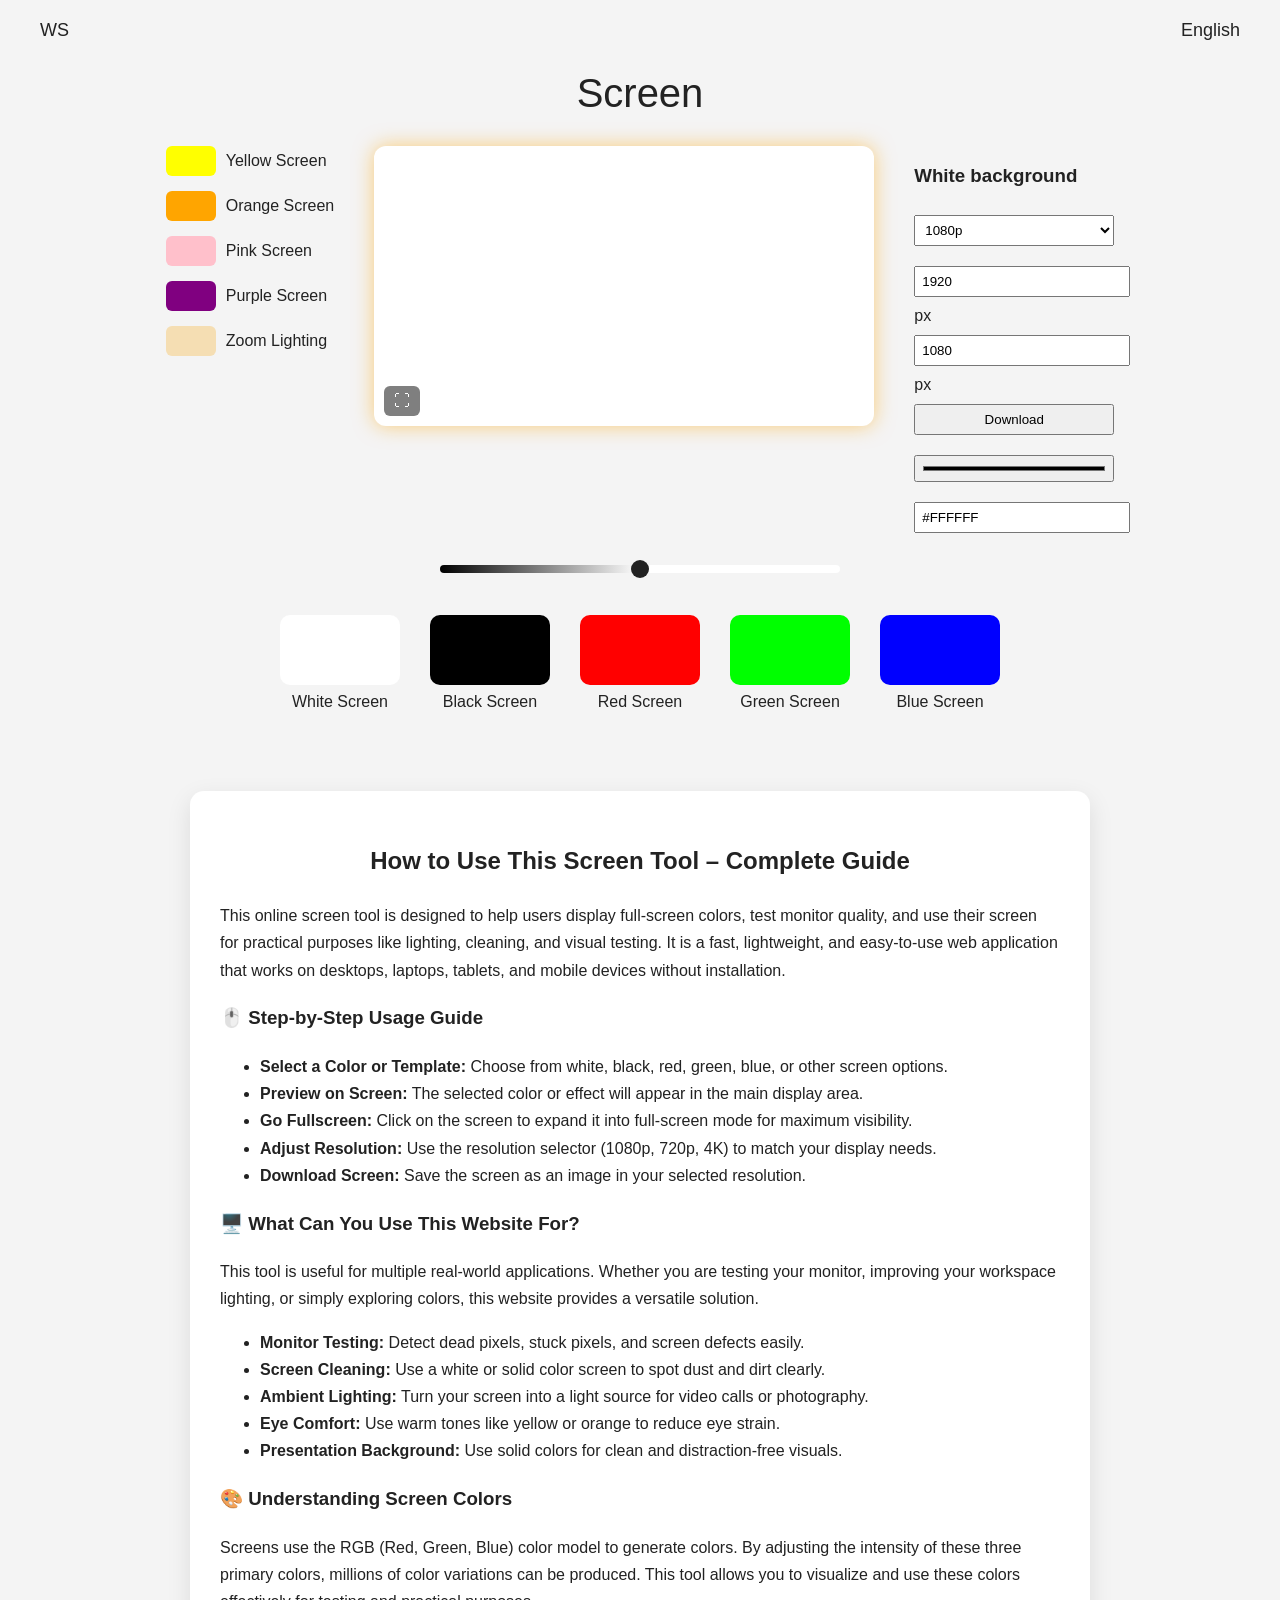
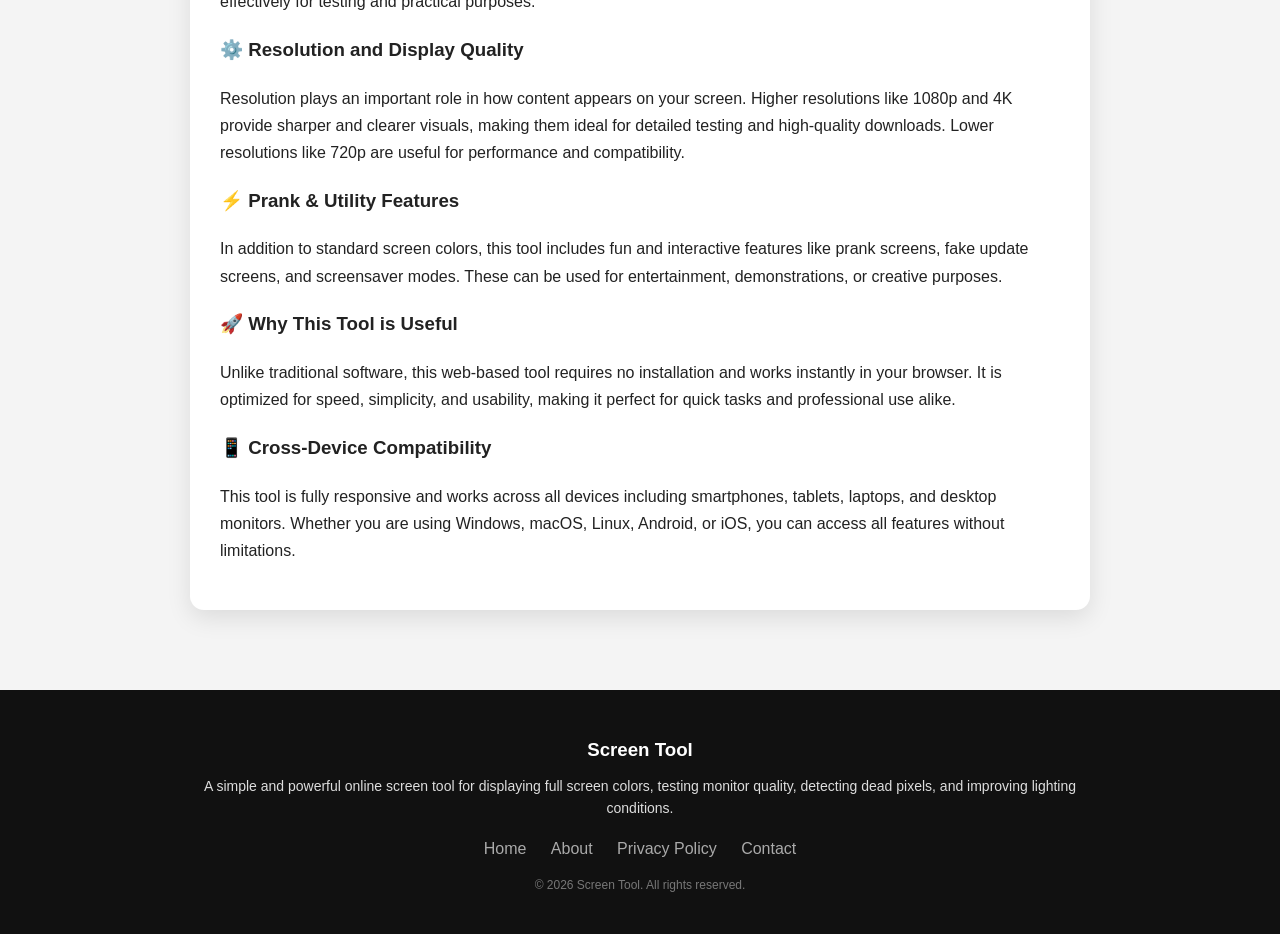
==== index.html @ bb7d857f "Add files via upload" ====
<!DOCTYPE html>
<html lang="en">
<head>
<meta charset="UTF-8">
<title>White Screen Tool</title>
<meta name="viewport" content="width=device-width, initial-scale=1.0">

<style>
body {
  margin: 0;
  font-family: Arial, sans-serif;
  background: #f4f4f4;
  color: #222;
}

/* HEADER */
.header {
  display: flex;
  justify-content: space-between;
  padding: 20px 40px;
  font-size: 18px;
}

/* MAIN TITLE */
.title {
  text-align: center;
  font-size: 40px;
  margin-top: 10px;
}

/* LAYOUT */
.container {
  display: flex;
  justify-content: center;
  margin-top: 30px;
  gap: 40px;
}

/* LEFT COLORS */
.left {
  display: flex;
  flex-direction: column;
  gap: 15px;
}

.color-item {
  display: flex;
  align-items: center;
  gap: 10px;
  cursor: pointer;
}

.color-box {
  width: 50px;
  height: 30px;
  border-radius: 6px;
}

/* CENTER SCREEN */
.screen-box {
  width: 500px;
  height: 280px;
  background: white;
  border-radius: 12px;
  box-shadow: 0 0 20px rgba(255,165,0,0.5);
  position: relative;
}

.fullscreen-btn {
  position: absolute;
  bottom: 10px;
  left: 10px;
  cursor: pointer;
  background: rgba(0,0,0,0.5);
  color: white;
  padding: 6px 10px;
  border-radius: 6px;
}

/* RIGHT PANEL */
.right {
  width: 200px;
}

.right input, .right select, .right button {
  width: 100%;
  margin: 10px 0;
  padding: 6px;
}

/* SLIDER */
.slider-container {
  display: flex;
  justify-content: center;
  margin-top: 20px;
}

#brightnessSlider {
  width: 400px;
  height: 8px;
  border-radius: 10px;
  outline: none;
  -webkit-appearance: none;
}

#brightnessSlider::-webkit-slider-thumb {
  -webkit-appearance: none;
  width: 18px;
  height: 18px;
  border-radius: 50%;
  background: #222;
  cursor: pointer;
}

/* BOTTOM COLORS */
.bottom {
  display: flex;
  justify-content: center;
  margin-top: 40px;
  gap: 30px;
}

.card {
  text-align: center;
  cursor: pointer;
}

.card-box {
  width: 120px;
  height: 70px;
  border-radius: 10px;
  margin-bottom: 8px;
}
</style>
</head>

<body>

<div class="header">
  <div>
  <a href="index.html" style="text-decoration:none; color:inherit;">
    WS &nbsp;&nbsp;
  </a>
</div>
  <div>English</div>
</div>

<div class="title">Screen</div>

<div class="container">

  <!-- LEFT -->
  <div class="left">
    <div class="color-item" onclick="setColor('#ffff00')">
      <div class="color-box" style="background:yellow"></div> Yellow Screen
    </div>
    <div class="color-item" onclick="setColor('#ffa500')">
      <div class="color-box" style="background:orange"></div> Orange Screen
    </div>
    <div class="color-item" onclick="setColor('#ffc0cb')">
      <div class="color-box" style="background:pink"></div> Pink Screen
    </div>
    <div class="color-item" onclick="setColor('#800080')">
      <div class="color-box" style="background:purple"></div> Purple Screen
    </div>
    <div class="color-item" onclick="setColor('#f5deb3')">
      <div class="color-box" style="background:wheat"></div> Zoom Lighting
    </div>
  </div>

  <!-- CENTER -->
  <div class="screen-box" id="screen">
    <div class="fullscreen-btn" onclick="goFullscreen()">⛶</div>
  </div>

  <!-- RIGHT -->
  <div class="right">
    <h3>White background</h3>

    <select>
      <option>1080p</option>
      <option>720p</option>
      <option>4K</option>
    </select>

    <div>
      <input type="number" value="1920"> px
      <input type="number" value="1080"> px
    </div>

    <button onclick="downloadImage()">Download</button>

    <input type="color" onchange="setColor(this.value)">
    <input type="text" id="hex" value="#FFFFFF">
  </div>

</div>

<!-- 🔥 SLIDER -->
<div class="slider-container">
  <input type="range" id="brightnessSlider" min="20" max="180" value="100">
</div>

<!-- BOTTOM -->
<div class="bottom">
  <div class="card" onclick="setColor('white')">
    <div class="card-box" style="background:white"></div>
    White Screen
  </div>
  <div class="card" onclick="setColor('black')">
    <div class="card-box" style="background:black"></div>
    Black Screen
  </div>
  <div class="card" onclick="setColor('red')">
    <div class="card-box" style="background:red"></div>
    Red Screen
  </div>
  <div class="card" onclick="setColor('lime')">
    <div class="card-box" style="background:lime"></div>
    Green Screen
  </div>
  <div class="card" onclick="setColor('blue')">
    <div class="card-box" style="background:blue"></div>
    Blue Screen
  </div>
</div>
<!-- SINGLE THEORY CARD -->
<div style="max-width: 900px; margin: 60px auto; padding: 20px;">

  <div style="background:white; padding:30px; border-radius:14px; box-shadow:0 8px 25px rgba(0,0,0,0.1); line-height:1.7;">
    
    <h2 style="text-align:center; margin-bottom:20px;">
      How to Use This Screen Tool – Complete Guide
    </h2>

    <p>
      This online screen tool is designed to help users display full-screen colors, test monitor quality, and use their screen for practical purposes like lighting, cleaning, and visual testing. It is a fast, lightweight, and easy-to-use web application that works on desktops, laptops, tablets, and mobile devices without installation.
    </p>

    <h3>🖱️ Step-by-Step Usage Guide</h3>
    <ul>
      <li><b>Select a Color or Template:</b> Choose from white, black, red, green, blue, or other screen options.</li>
      <li><b>Preview on Screen:</b> The selected color or effect will appear in the main display area.</li>
      <li><b>Go Fullscreen:</b> Click on the screen to expand it into full-screen mode for maximum visibility.</li>
      <li><b>Adjust Resolution:</b> Use the resolution selector (1080p, 720p, 4K) to match your display needs.</li>
      <li><b>Download Screen:</b> Save the screen as an image in your selected resolution.</li>
    </ul>

    <h3>🖥️ What Can You Use This Website For?</h3>
    <p>
      This tool is useful for multiple real-world applications. Whether you are testing your monitor, improving your workspace lighting, or simply exploring colors, this website provides a versatile solution.
    </p>

    <ul>
      <li><b>Monitor Testing:</b> Detect dead pixels, stuck pixels, and screen defects easily.</li>
      <li><b>Screen Cleaning:</b> Use a white or solid color screen to spot dust and dirt clearly.</li>
      <li><b>Ambient Lighting:</b> Turn your screen into a light source for video calls or photography.</li>
      <li><b>Eye Comfort:</b> Use warm tones like yellow or orange to reduce eye strain.</li>
      <li><b>Presentation Background:</b> Use solid colors for clean and distraction-free visuals.</li>
    </ul>

    <h3>🎨 Understanding Screen Colors</h3>
    <p>
      Screens use the RGB (Red, Green, Blue) color model to generate colors. By adjusting the intensity of these three primary colors, millions of color variations can be produced. This tool allows you to visualize and use these colors effectively for testing and practical purposes.
    </p>

    <h3>⚙️ Resolution and Display Quality</h3>
    <p>
      Resolution plays an important role in how content appears on your screen. Higher resolutions like 1080p and 4K provide sharper and clearer visuals, making them ideal for detailed testing and high-quality downloads. Lower resolutions like 720p are useful for performance and compatibility.
    </p>

    <h3>⚡ Prank & Utility Features</h3>
    <p>
      In addition to standard screen colors, this tool includes fun and interactive features like prank screens, fake update screens, and screensaver modes. These can be used for entertainment, demonstrations, or creative purposes.
    </p>

    <h3>🚀 Why This Tool is Useful</h3>
    <p>
      Unlike traditional software, this web-based tool requires no installation and works instantly in your browser. It is optimized for speed, simplicity, and usability, making it perfect for quick tasks and professional use alike.
    </p>

    <h3>📱 Cross-Device Compatibility</h3>
    <p>
      This tool is fully responsive and works across all devices including smartphones, tablets, laptops, and desktop monitors. Whether you are using Windows, macOS, Linux, Android, or iOS, you can access all features without limitations.
    </p>

  </div>

</div>
<!-- FOOTER -->
<footer style="background:#111; color:#ddd; margin-top:60px; padding:30px 20px; text-align:center;">

  <div style="max-width:900px; margin:auto;">

    <h3 style="color:white; margin-bottom:10px;">Screen Tool</h3>

    <p style="font-size:14px; line-height:1.6;">
      A simple and powerful online screen tool for displaying full screen colors,
      testing monitor quality, detecting dead pixels, and improving lighting conditions.
    </p>

 <div style="margin:20px 0;">
  <a href="index.html" style="color:#aaa; margin:0 10px; text-decoration:none;">Home</a>
  <a href="about.html" style="color:#aaa; margin:0 10px; text-decoration:none;">About</a>
  <a href="privacy-policy.html" style="color:#aaa; margin:0 10px; text-decoration:none;">Privacy Policy</a>
  <a href="contact.html" style="color:#aaa; margin:0 10px; text-decoration:none;">Contact</a>
</div>

    <p style="font-size:12px; color:#777;">
      © 2026 Screen Tool. All rights reserved.
    </p>

  </div>

</footer>
<script>
const screen = document.getElementById("screen");
const slider = document.getElementById("brightnessSlider");

/* COLOR */
function setColor(color) {
  screen.style.background = color;
  document.getElementById("hex").value = color;
  updateSliderGradient(color);
}

/* BRIGHTNESS */
slider.addEventListener("input", () => {
  screen.style.filter = `brightness(${slider.value}%)`;
});

/* FULLSCREEN TOGGLE */
function goFullscreen() {
  if (!document.fullscreenElement) {
    screen.requestFullscreen();
  } else {
    document.exitFullscreen();
  }
}

/* DOUBLE CLICK */
screen.addEventListener("dblclick", goFullscreen);

/* SLIDER GRADIENT */
function updateSliderGradient(color) {
  slider.style.background = `linear-gradient(to right, black, ${color}, white)`;
}

/* DEFAULT */
updateSliderGradient("#ffffff");

/* DOWNLOAD */
function downloadImage() {
  const canvas = document.createElement("canvas");
  canvas.width = 1920;
  canvas.height = 1080;

  const ctx = canvas.getContext("2d");
  ctx.fillStyle = getComputedStyle(screen).backgroundColor;
  ctx.fillRect(0, 0, canvas.width, canvas.height);

  const link = document.createElement("a");
  link.download = "screen.png";
  link.href = canvas.toDataURL();
  link.click();
}
</script>

</body>
</html>
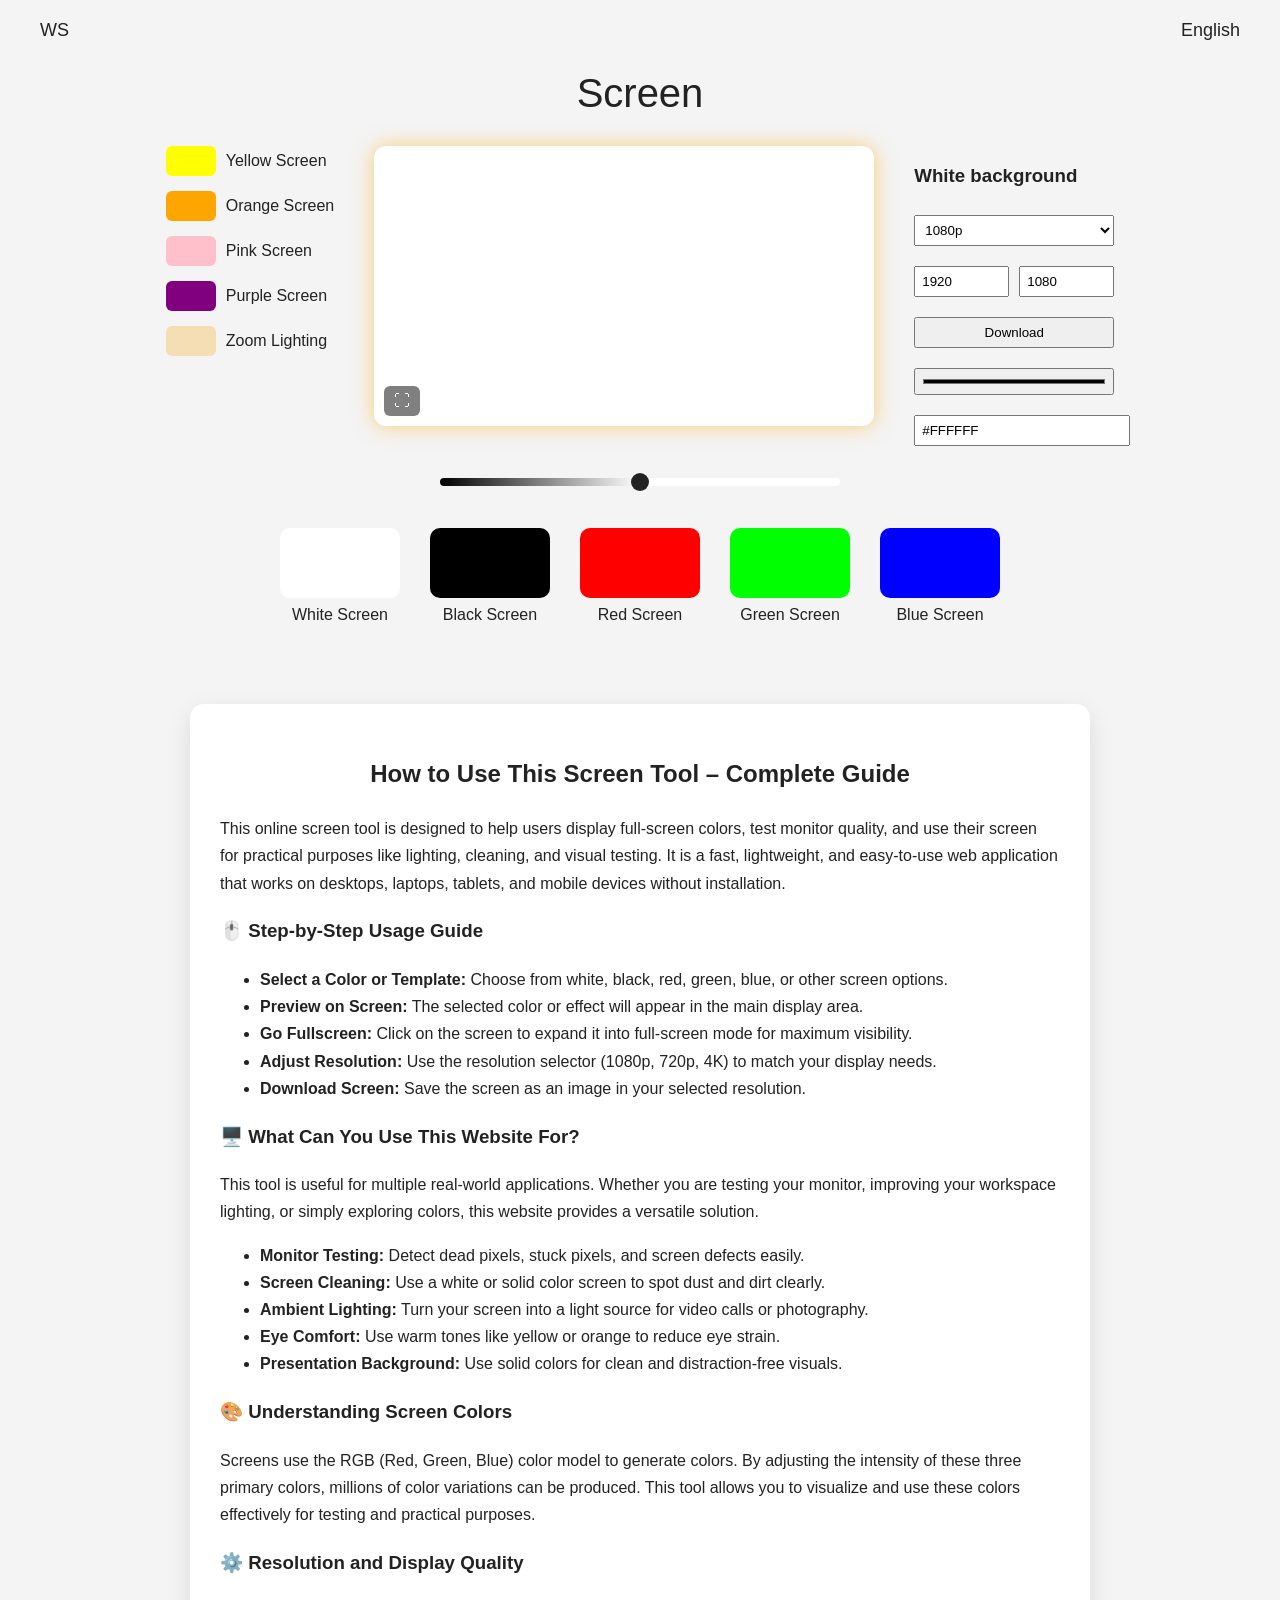
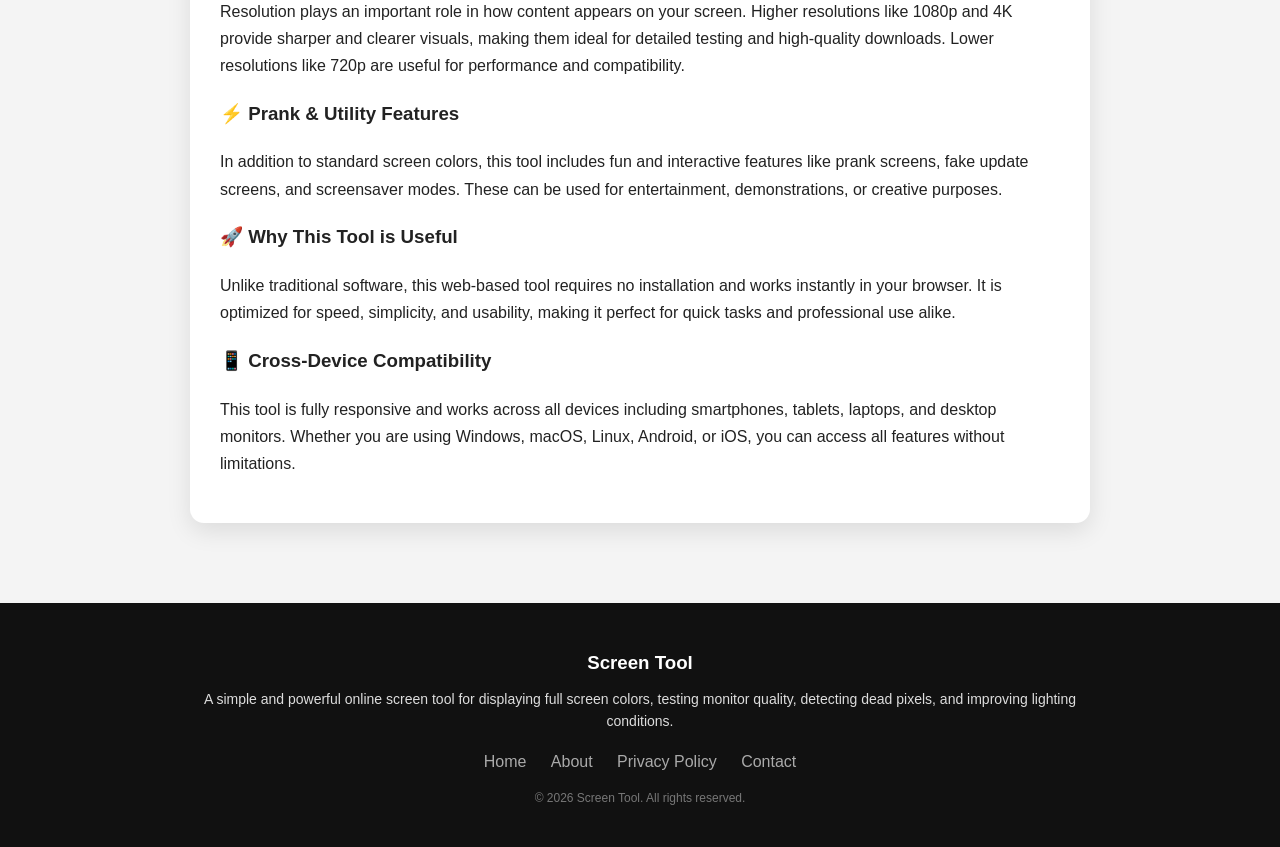
==== commit 675190a8: "Update index.html" ====
--- a/index.html
+++ b/index.html
@@ -130,6 +130,84 @@
   height: 70px;
   border-radius: 10px;
   margin-bottom: 8px;
+}
+/* =========================
+   MOBILE RESPONSIVE FIX
+   ========================= */
+
+@media (max-width: 768px) {
+
+  /* HEADER */
+  .header {
+    padding: 15px 20px;
+    font-size: 16px;
+  }
+
+  /* TITLE */
+  .title {
+    font-size: 28px;
+  }
+
+  /* MAIN LAYOUT STACK */
+  .container {
+    flex-direction: column;
+    align-items: center;
+    gap: 20px;
+    margin-top: 20px;
+  }
+
+  /* LEFT COLORS */
+  .left {
+    width: 100%;
+    flex-direction: row;
+    flex-wrap: wrap;
+    justify-content: center;
+  }
+
+  .color-item {
+    width: 45%;
+    justify-content: flex-start;
+  }
+
+  /* SCREEN */
+  .screen-box {
+    width: 90%;
+    height: 200px;
+  }
+
+  /* RIGHT PANEL */
+  .right {
+    width: 90%;
+  }
+
+  .right input,
+  .right select,
+  .right button {
+    padding: 10px;
+    font-size: 16px;
+  }
+
+  /* SLIDER */
+  #brightnessSlider {
+    width: 90%;
+  }
+
+  /* BOTTOM CARDS */
+  .bottom {
+    flex-wrap: wrap;
+    gap: 15px;
+    padding: 0 10px;
+  }
+
+  .card {
+    width: 45%;
+  }
+
+  .card-box {
+    width: 100%;
+    height: 60px;
+  }
+
 }
 </style>
 </head>
@@ -182,12 +260,11 @@
       <option>720p</option>
       <option>4K</option>
     </select>
-
-    <div>
-      <input type="number" value="1920"> px
-      <input type="number" value="1080"> px
-    </div>
-
+    
+<div style="display:flex; gap:10px;">
+  <input type="number" value="1920" style="flex:1;">
+  <input type="number" value="1080" style="flex:1;">
+</div>
     <button onclick="downloadImage()">Download</button>
 
     <input type="color" onchange="setColor(this.value)">
@@ -367,4 +444,4 @@
 </script>
 
 </body>
-</html>+</html>
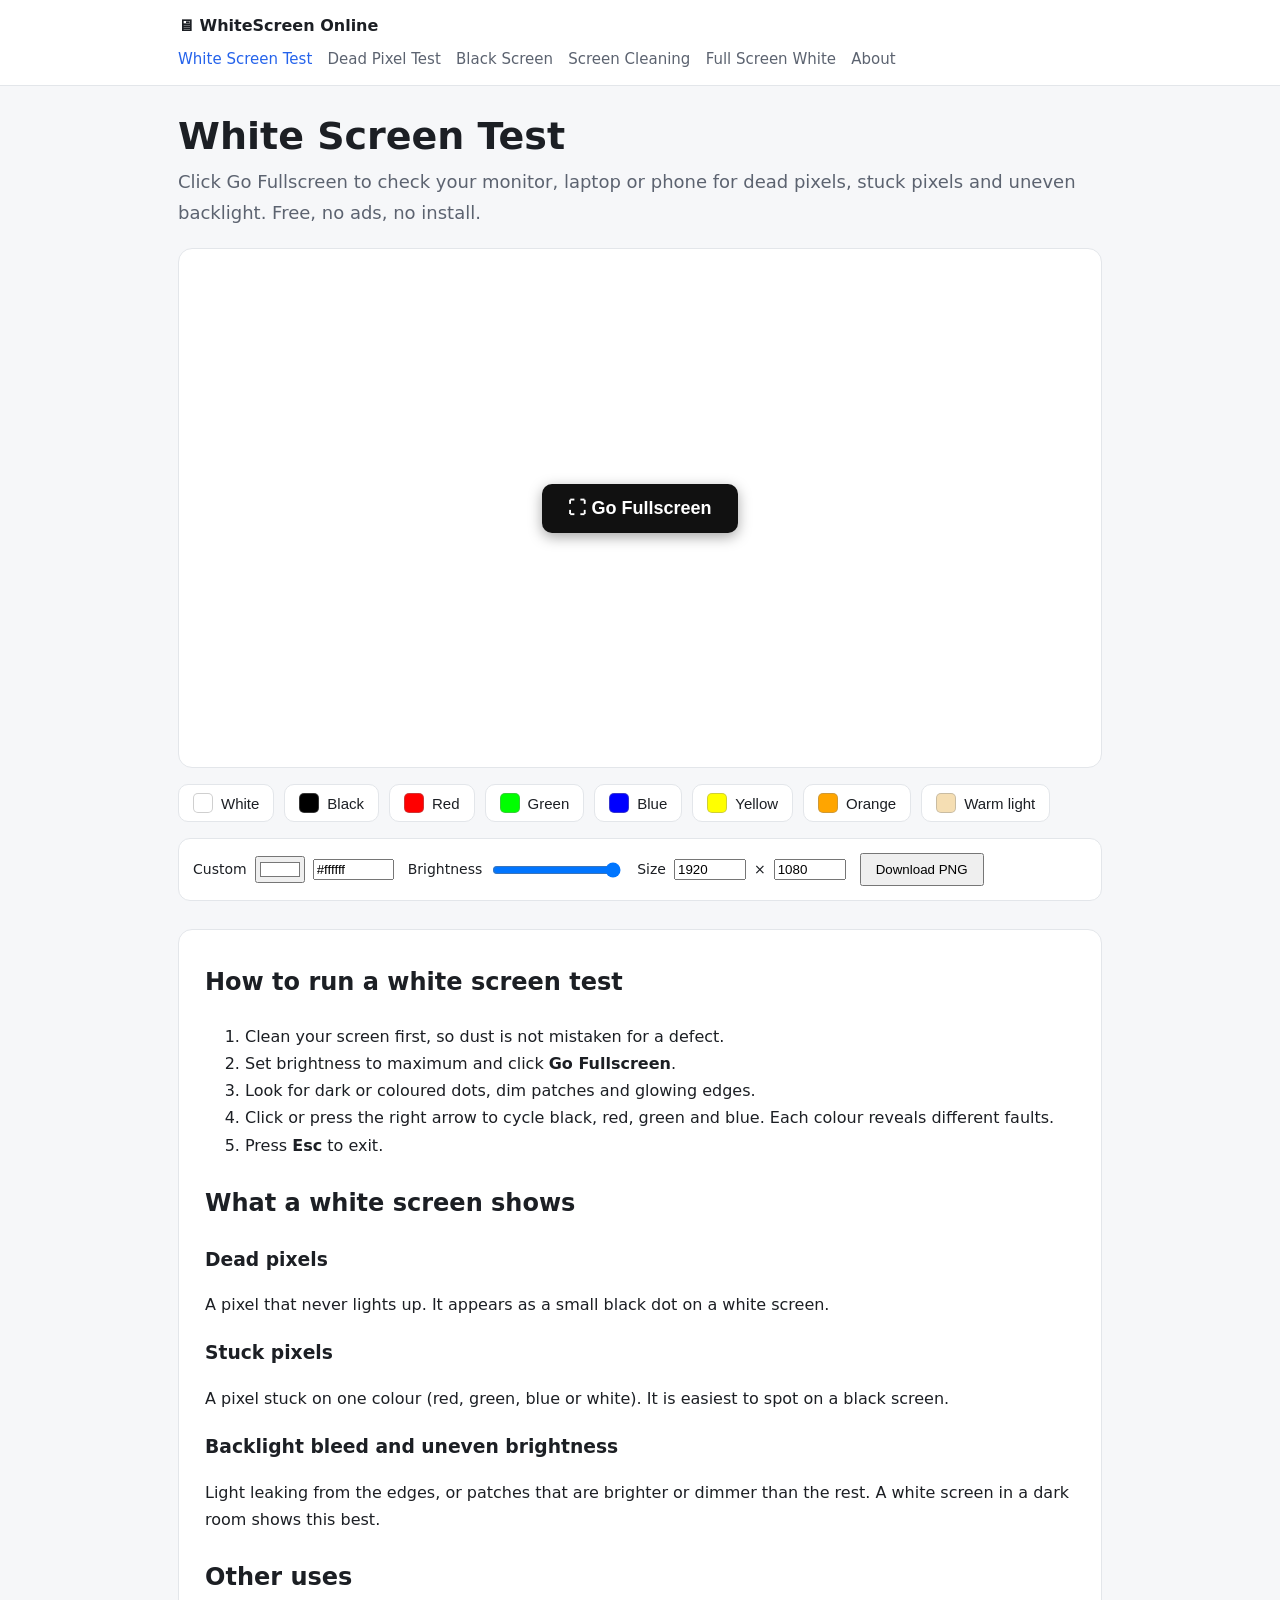
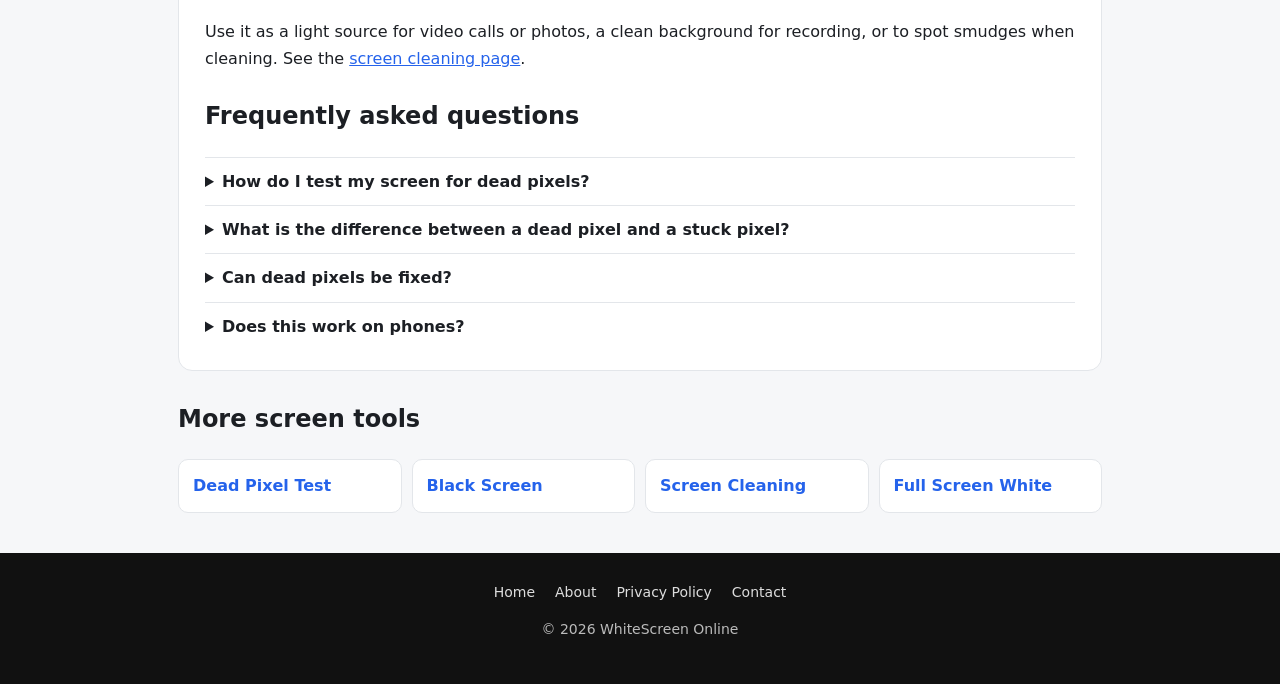
==== commit 29dbdcda: "Add files via upload" ====
--- a/index.html
+++ b/index.html
@@ -1,447 +1,23 @@
-<!DOCTYPE html>
-<html lang="en">
-<head>
-<meta charset="UTF-8">
-<title>White Screen Tool</title>
-<meta name="viewport" content="width=device-width, initial-scale=1.0">
-
-<style>
-body {
-  margin: 0;
-  font-family: Arial, sans-serif;
-  background: #f4f4f4;
-  color: #222;
-}
-
-/* HEADER */
-.header {
-  display: flex;
-  justify-content: space-between;
-  padding: 20px 40px;
-  font-size: 18px;
-}
-
-/* MAIN TITLE */
-.title {
-  text-align: center;
-  font-size: 40px;
-  margin-top: 10px;
-}
-
-/* LAYOUT */
-.container {
-  display: flex;
-  justify-content: center;
-  margin-top: 30px;
-  gap: 40px;
-}
-
-/* LEFT COLORS */
-.left {
-  display: flex;
-  flex-direction: column;
-  gap: 15px;
-}
-
-.color-item {
-  display: flex;
-  align-items: center;
-  gap: 10px;
-  cursor: pointer;
-}
-
-.color-box {
-  width: 50px;
-  height: 30px;
-  border-radius: 6px;
-}
-
-/* CENTER SCREEN */
-.screen-box {
-  width: 500px;
-  height: 280px;
-  background: white;
-  border-radius: 12px;
-  box-shadow: 0 0 20px rgba(255,165,0,0.5);
-  position: relative;
-}
-
-.fullscreen-btn {
-  position: absolute;
-  bottom: 10px;
-  left: 10px;
-  cursor: pointer;
-  background: rgba(0,0,0,0.5);
-  color: white;
-  padding: 6px 10px;
-  border-radius: 6px;
-}
-
-/* RIGHT PANEL */
-.right {
-  width: 200px;
-}
-
-.right input, .right select, .right button {
-  width: 100%;
-  margin: 10px 0;
-  padding: 6px;
-}
-
-/* SLIDER */
-.slider-container {
-  display: flex;
-  justify-content: center;
-  margin-top: 20px;
-}
-
-#brightnessSlider {
-  width: 400px;
-  height: 8px;
-  border-radius: 10px;
-  outline: none;
-  -webkit-appearance: none;
-}
-
-#brightnessSlider::-webkit-slider-thumb {
-  -webkit-appearance: none;
-  width: 18px;
-  height: 18px;
-  border-radius: 50%;
-  background: #222;
-  cursor: pointer;
-}
-
-/* BOTTOM COLORS */
-.bottom {
-  display: flex;
-  justify-content: center;
-  margin-top: 40px;
-  gap: 30px;
-}
-
-.card {
-  text-align: center;
-  cursor: pointer;
-}
-
-.card-box {
-  width: 120px;
-  height: 70px;
-  border-radius: 10px;
-  margin-bottom: 8px;
-}
-/* =========================
-   MOBILE RESPONSIVE FIX
-   ========================= */
-
-@media (max-width: 768px) {
-
-  /* HEADER */
-  .header {
-    padding: 15px 20px;
-    font-size: 16px;
-  }
-
-  /* TITLE */
-  .title {
-    font-size: 28px;
-  }
-
-  /* MAIN LAYOUT STACK */
-  .container {
-    flex-direction: column;
-    align-items: center;
-    gap: 20px;
-    margin-top: 20px;
-  }
-
-  /* LEFT COLORS */
-  .left {
-    width: 100%;
-    flex-direction: row;
-    flex-wrap: wrap;
-    justify-content: center;
-  }
-
-  .color-item {
-    width: 45%;
-    justify-content: flex-start;
-  }
-
-  /* SCREEN */
-  .screen-box {
-    width: 90%;
-    height: 200px;
-  }
-
-  /* RIGHT PANEL */
-  .right {
-    width: 90%;
-  }
-
-  .right input,
-  .right select,
-  .right button {
-    padding: 10px;
-    font-size: 16px;
-  }
-
-  /* SLIDER */
-  #brightnessSlider {
-    width: 90%;
-  }
-
-  /* BOTTOM CARDS */
-  .bottom {
-    flex-wrap: wrap;
-    gap: 15px;
-    padding: 0 10px;
-  }
-
-  .card {
-    width: 45%;
-  }
-
-  .card-box {
-    width: 100%;
-    height: 60px;
-  }
-
-}
-</style>
-</head>
-
-<body>
-
-<div class="header">
-  <div>
-  <a href="index.html" style="text-decoration:none; color:inherit;">
-    WS &nbsp;&nbsp;
-  </a>
-</div>
-  <div>English</div>
-</div>
-
-<div class="title">Screen</div>
-
-<div class="container">
-
-  <!-- LEFT -->
-  <div class="left">
-    <div class="color-item" onclick="setColor('#ffff00')">
-      <div class="color-box" style="background:yellow"></div> Yellow Screen
-    </div>
-    <div class="color-item" onclick="setColor('#ffa500')">
-      <div class="color-box" style="background:orange"></div> Orange Screen
-    </div>
-    <div class="color-item" onclick="setColor('#ffc0cb')">
-      <div class="color-box" style="background:pink"></div> Pink Screen
-    </div>
-    <div class="color-item" onclick="setColor('#800080')">
-      <div class="color-box" style="background:purple"></div> Purple Screen
-    </div>
-    <div class="color-item" onclick="setColor('#f5deb3')">
-      <div class="color-box" style="background:wheat"></div> Zoom Lighting
-    </div>
-  </div>
-
-  <!-- CENTER -->
-  <div class="screen-box" id="screen">
-    <div class="fullscreen-btn" onclick="goFullscreen()">⛶</div>
-  </div>
-
-  <!-- RIGHT -->
-  <div class="right">
-    <h3>White background</h3>
-
-    <select>
-      <option>1080p</option>
-      <option>720p</option>
-      <option>4K</option>
-    </select>
-    
-<div style="display:flex; gap:10px;">
-  <input type="number" value="1920" style="flex:1;">
-  <input type="number" value="1080" style="flex:1;">
-</div>
-    <button onclick="downloadImage()">Download</button>
-
-    <input type="color" onchange="setColor(this.value)">
-    <input type="text" id="hex" value="#FFFFFF">
-  </div>
-
-</div>
-
-<!-- 🔥 SLIDER -->
-<div class="slider-container">
-  <input type="range" id="brightnessSlider" min="20" max="180" value="100">
-</div>
-
-<!-- BOTTOM -->
-<div class="bottom">
-  <div class="card" onclick="setColor('white')">
-    <div class="card-box" style="background:white"></div>
-    White Screen
-  </div>
-  <div class="card" onclick="setColor('black')">
-    <div class="card-box" style="background:black"></div>
-    Black Screen
-  </div>
-  <div class="card" onclick="setColor('red')">
-    <div class="card-box" style="background:red"></div>
-    Red Screen
-  </div>
-  <div class="card" onclick="setColor('lime')">
-    <div class="card-box" style="background:lime"></div>
-    Green Screen
-  </div>
-  <div class="card" onclick="setColor('blue')">
-    <div class="card-box" style="background:blue"></div>
-    Blue Screen
-  </div>
-</div>
-<!-- SINGLE THEORY CARD -->
-<div style="max-width: 900px; margin: 60px auto; padding: 20px;">
-
-  <div style="background:white; padding:30px; border-radius:14px; box-shadow:0 8px 25px rgba(0,0,0,0.1); line-height:1.7;">
-    
-    <h2 style="text-align:center; margin-bottom:20px;">
-      How to Use This Screen Tool – Complete Guide
-    </h2>
-
-    <p>
-      This online screen tool is designed to help users display full-screen colors, test monitor quality, and use their screen for practical purposes like lighting, cleaning, and visual testing. It is a fast, lightweight, and easy-to-use web application that works on desktops, laptops, tablets, and mobile devices without installation.
-    </p>
-
-    <h3>🖱️ Step-by-Step Usage Guide</h3>
-    <ul>
-      <li><b>Select a Color or Template:</b> Choose from white, black, red, green, blue, or other screen options.</li>
-      <li><b>Preview on Screen:</b> The selected color or effect will appear in the main display area.</li>
-      <li><b>Go Fullscreen:</b> Click on the screen to expand it into full-screen mode for maximum visibility.</li>
-      <li><b>Adjust Resolution:</b> Use the resolution selector (1080p, 720p, 4K) to match your display needs.</li>
-      <li><b>Download Screen:</b> Save the screen as an image in your selected resolution.</li>
-    </ul>
-
-    <h3>🖥️ What Can You Use This Website For?</h3>
-    <p>
-      This tool is useful for multiple real-world applications. Whether you are testing your monitor, improving your workspace lighting, or simply exploring colors, this website provides a versatile solution.
-    </p>
-
-    <ul>
-      <li><b>Monitor Testing:</b> Detect dead pixels, stuck pixels, and screen defects easily.</li>
-      <li><b>Screen Cleaning:</b> Use a white or solid color screen to spot dust and dirt clearly.</li>
-      <li><b>Ambient Lighting:</b> Turn your screen into a light source for video calls or photography.</li>
-      <li><b>Eye Comfort:</b> Use warm tones like yellow or orange to reduce eye strain.</li>
-      <li><b>Presentation Background:</b> Use solid colors for clean and distraction-free visuals.</li>
-    </ul>
-
-    <h3>🎨 Understanding Screen Colors</h3>
-    <p>
-      Screens use the RGB (Red, Green, Blue) color model to generate colors. By adjusting the intensity of these three primary colors, millions of color variations can be produced. This tool allows you to visualize and use these colors effectively for testing and practical purposes.
-    </p>
-
-    <h3>⚙️ Resolution and Display Quality</h3>
-    <p>
-      Resolution plays an important role in how content appears on your screen. Higher resolutions like 1080p and 4K provide sharper and clearer visuals, making them ideal for detailed testing and high-quality downloads. Lower resolutions like 720p are useful for performance and compatibility.
-    </p>
-
-    <h3>⚡ Prank & Utility Features</h3>
-    <p>
-      In addition to standard screen colors, this tool includes fun and interactive features like prank screens, fake update screens, and screensaver modes. These can be used for entertainment, demonstrations, or creative purposes.
-    </p>
-
-    <h3>🚀 Why This Tool is Useful</h3>
-    <p>
-      Unlike traditional software, this web-based tool requires no installation and works instantly in your browser. It is optimized for speed, simplicity, and usability, making it perfect for quick tasks and professional use alike.
-    </p>
-
-    <h3>📱 Cross-Device Compatibility</h3>
-    <p>
-      This tool is fully responsive and works across all devices including smartphones, tablets, laptops, and desktop monitors. Whether you are using Windows, macOS, Linux, Android, or iOS, you can access all features without limitations.
-    </p>
-
-  </div>
-
-</div>
-<!-- FOOTER -->
-<footer style="background:#111; color:#ddd; margin-top:60px; padding:30px 20px; text-align:center;">
-
-  <div style="max-width:900px; margin:auto;">
-
-    <h3 style="color:white; margin-bottom:10px;">Screen Tool</h3>
-
-    <p style="font-size:14px; line-height:1.6;">
-      A simple and powerful online screen tool for displaying full screen colors,
-      testing monitor quality, detecting dead pixels, and improving lighting conditions.
-    </p>
-
- <div style="margin:20px 0;">
-  <a href="index.html" style="color:#aaa; margin:0 10px; text-decoration:none;">Home</a>
-  <a href="about.html" style="color:#aaa; margin:0 10px; text-decoration:none;">About</a>
-  <a href="privacy-policy.html" style="color:#aaa; margin:0 10px; text-decoration:none;">Privacy Policy</a>
-  <a href="contact.html" style="color:#aaa; margin:0 10px; text-decoration:none;">Contact</a>
-</div>
-
-    <p style="font-size:12px; color:#777;">
-      © 2026 Screen Tool. All rights reserved.
-    </p>
-
-  </div>
-
-</footer>
-<script>
-const screen = document.getElementById("screen");
-const slider = document.getElementById("brightnessSlider");
-
-/* COLOR */
-function setColor(color) {
-  screen.style.background = color;
-  document.getElementById("hex").value = color;
-  updateSliderGradient(color);
-}
-
-/* BRIGHTNESS */
-slider.addEventListener("input", () => {
-  screen.style.filter = `brightness(${slider.value}%)`;
-});
-
-/* FULLSCREEN TOGGLE */
-function goFullscreen() {
-  if (!document.fullscreenElement) {
-    screen.requestFullscreen();
-  } else {
-    document.exitFullscreen();
-  }
-}
-
-/* DOUBLE CLICK */
-screen.addEventListener("dblclick", goFullscreen);
-
-/* SLIDER GRADIENT */
-function updateSliderGradient(color) {
-  slider.style.background = `linear-gradient(to right, black, ${color}, white)`;
-}
-
-/* DEFAULT */
-updateSliderGradient("#ffffff");
-
-/* DOWNLOAD */
-function downloadImage() {
-  const canvas = document.createElement("canvas");
-  canvas.width = 1920;
-  canvas.height = 1080;
-
-  const ctx = canvas.getContext("2d");
-  ctx.fillStyle = getComputedStyle(screen).backgroundColor;
-  ctx.fillRect(0, 0, canvas.width, canvas.height);
-
-  const link = document.createElement("a");
-  link.download = "screen.png";
-  link.href = canvas.toDataURL();
-  link.click();
-}
-</script>
-
-</body>
-</html>
+<!DOCTYPE html>
+<html lang="en"><head><meta charset="UTF-8"><meta name="viewport" content="width=device-width,initial-scale=1">
+<title>White Screen Test: Check Dead Pixels & Backlight Bleed (Free)</title><meta name="description" content="Free online white screen test. Go fullscreen in one click to check your monitor or phone for dead pixels, stuck pixels and uneven backlight. No ads, no install.">
+<link rel="canonical" href="https://whitescreen-online.vercel.app/index.html"><meta name="robots" content="index, follow">
+<meta name="google-site-verification" content="34yKQQ2ZJLXU4dGMJViyVMnIxj2Z89ZuHUn9mKYVvz8">
+<meta property="og:type" content="website"><meta property="og:title" content="White Screen Test: Check Dead Pixels & Backlight Bleed (Free)"><meta property="og:description" content="Free online white screen test. Go fullscreen in one click to check your monitor or phone for dead pixels, stuck pixels and uneven backlight. No ads, no install."><meta property="og:url" content="https://whitescreen-online.vercel.app/index.html">
+<meta name="twitter:card" content="summary">
+<link rel="icon" href="data:image/svg+xml,%3Csvg xmlns='http://www.w3.org/2000/svg' viewBox='0 0 100 100'%3E%3Ctext y='.9em' font-size='90'%3E🖥%3C/text%3E%3C/svg%3E">
+<link rel="stylesheet" href="style.css">
+<script type="application/ld+json">[{"@context": "https://schema.org", "@type": "WebApplication", "name": "White Screen Test", "url": "https://whitescreen-online.vercel.app/index.html", "applicationCategory": "UtilitiesApplication", "operatingSystem": "Any", "offers": {"@type": "Offer", "price": "0", "priceCurrency": "USD"}}, {"@context": "https://schema.org", "@type": "FAQPage", "mainEntity": [{"@type": "Question", "name": "How do I test my screen for dead pixels?", "acceptedAnswer": {"@type": "Answer", "text": "Open this page, click Go Fullscreen, and look carefully at a white screen, then black, red, green and blue. Any dot that stays the same colour is a faulty pixel."}}, {"@type": "Question", "name": "What is the difference between a dead pixel and a stuck pixel?", "acceptedAnswer": {"@type": "Answer", "text": "A dead pixel is always off and looks black. A stuck pixel is always on and shows one colour."}}, {"@type": "Question", "name": "Can dead pixels be fixed?", "acceptedAnswer": {"@type": "Answer", "text": "Stuck pixels sometimes recover with gentle pressure or pixel-refresh videos. Dead pixels usually cannot be fixed. If your device is under warranty, check the manufacturer's pixel policy."}}, {"@type": "Question", "name": "Does this work on phones?", "acceptedAnswer": {"@type": "Answer", "text": "Yes. Open the page, tap Go Fullscreen and swipe or tap to change colours."}}]}]</script></head><body>
+<header><div class="wrap"><a class="logo" href="index.html">🖥 WhiteScreen Online</a><nav><a href="index.html" class=on>White Screen Test</a> &nbsp; <a href="dead-pixel-test.html">Dead Pixel Test</a> &nbsp; <a href="black-screen-test.html">Black Screen</a> &nbsp; <a href="white-screen-for-cleaning.html">Screen Cleaning</a> &nbsp; <a href="white-screen-full.html">Full Screen White</a> &nbsp; <a href="about.html">About</a> &nbsp; </nav></div></header>
+<main class="wrap"><h1>White Screen Test</h1><p class="lead">Click Go Fullscreen to check your monitor, laptop or phone for dead pixels, stuck pixels and uneven backlight. Free, no ads, no install.</p>
+<div id="screen" class="stage" data-start="#ffffff"><button id="fs" class="fs" type="button">⛶ Go Fullscreen</button><div id="hint" class="hint"></div></div>
+<div class="sw"><button type="button" data-c="#ffffff"><i style="background:#ffffff"></i>White</button><button type="button" data-c="#000000"><i style="background:#000000"></i>Black</button><button type="button" data-c="#ff0000"><i style="background:#ff0000"></i>Red</button><button type="button" data-c="#00ff00"><i style="background:#00ff00"></i>Green</button><button type="button" data-c="#0000ff"><i style="background:#0000ff"></i>Blue</button><button type="button" data-c="#ffff00"><i style="background:#ffff00"></i>Yellow</button><button type="button" data-c="#ffa500"><i style="background:#ffa500"></i>Orange</button><button type="button" data-c="#f5deb3"><i style="background:#f5deb3"></i>Warm light</button></div>
+<div class="tools"><label>Custom <input id="pick" type="color" value="#ffffff"> <input id="hex" type="text" size="8" value="#ffffff"></label>
+<label>Brightness <input id="bright" type="range" min="20" max="100" value="100"></label>
+<label>Size <input id="w" type="number" value="1920"> × <input id="h" type="number" value="1080"></label><button id="dl" type="button">Download PNG</button></div>
+<section class="card"><h2>How to run a white screen test</h2><ol><li>Clean your screen first, so dust is not mistaken for a defect.</li><li>Set brightness to maximum and click <b>Go Fullscreen</b>.</li><li>Look for dark or coloured dots, dim patches and glowing edges.</li><li>Click or press the right arrow to cycle black, red, green and blue. Each colour reveals different faults.</li><li>Press <b>Esc</b> to exit.</li></ol>
+<h2>What a white screen shows</h2><h3>Dead pixels</h3><p>A pixel that never lights up. It appears as a small black dot on a white screen.</p><h3>Stuck pixels</h3><p>A pixel stuck on one colour (red, green, blue or white). It is easiest to spot on a black screen.</p><h3>Backlight bleed and uneven brightness</h3><p>Light leaking from the edges, or patches that are brighter or dimmer than the rest. A white screen in a dark room shows this best.</p>
+<h2>Other uses</h2><p>Use it as a light source for video calls or photos, a clean background for recording, or to spot smudges when cleaning. See the <a href="white-screen-for-cleaning.html">screen cleaning page</a>.</p><h2>Frequently asked questions</h2><details><summary>How do I test my screen for dead pixels?</summary><p>Open this page, click Go Fullscreen, and look carefully at a white screen, then black, red, green and blue. Any dot that stays the same colour is a faulty pixel.</p></details><details><summary>What is the difference between a dead pixel and a stuck pixel?</summary><p>A dead pixel is always off and looks black. A stuck pixel is always on and shows one colour.</p></details><details><summary>Can dead pixels be fixed?</summary><p>Stuck pixels sometimes recover with gentle pressure or pixel-refresh videos. Dead pixels usually cannot be fixed. If your device is under warranty, check the manufacturer's pixel policy.</p></details><details><summary>Does this work on phones?</summary><p>Yes. Open the page, tap Go Fullscreen and swipe or tap to change colours.</p></details></section>
+<h2>More screen tools</h2><div class="links"><a href="dead-pixel-test.html">Dead Pixel Test</a><a href="black-screen-test.html">Black Screen</a><a href="white-screen-for-cleaning.html">Screen Cleaning</a><a href="white-screen-full.html">Full Screen White</a></div></main>
+<footer><a href="index.html">Home</a><a href="about.html">About</a><a href="privacy-policy.html">Privacy Policy</a><a href="contact.html">Contact</a><p>© 2026 WhiteScreen Online</p></footer>
+<script src="app.js"></script></body></html>
--- a/style.css
+++ b/style.css
@@ -0,0 +1,22 @@
+:root{--bg:#f6f7f9;--card:#fff;--ink:#1c1f24;--mut:#5c6370;--acc:#2563eb;--line:#e3e6ea}
+@media(prefers-color-scheme:dark){:root{--bg:#14161a;--card:#1d2026;--ink:#eceef1;--mut:#a0a7b3;--line:#2c3038}}
+*{box-sizing:border-box}body{margin:0;font:16px/1.7 system-ui,Arial,sans-serif;background:var(--bg);color:var(--ink)}
+a{color:var(--acc)}.wrap{max-width:960px;margin:0 auto;padding:0 18px}
+header{background:var(--card);border-bottom:1px solid var(--line)}header .wrap{display:flex;flex-wrap:wrap;gap:6px 18px;align-items:center;padding:12px 18px}
+header .logo{font-weight:700;text-decoration:none;color:var(--ink);margin-right:auto}header nav a{color:var(--mut);text-decoration:none;font-size:15px}header nav a:hover,header nav a.on{color:var(--acc)}
+h1{font-size:clamp(26px,5vw,38px);line-height:1.2;margin:28px 0 8px}.lead{color:var(--mut);margin:0 0 20px;font-size:18px}
+.stage{position:relative;width:100%;aspect-ratio:16/9;max-height:62vh;background:#fff;border:1px solid var(--line);border-radius:14px;overflow:hidden;display:flex;align-items:center;justify-content:center}
+.stage:fullscreen{max-height:none;border:0;border-radius:0;cursor:pointer}
+.fs{background:#111;color:#fff;border:0;border-radius:10px;padding:14px 26px;font-size:18px;font-weight:600;cursor:pointer;box-shadow:0 4px 14px rgba(0,0,0,.35)}
+.fs:hover{background:var(--acc)}.stage:fullscreen .fs{display:none}
+.hint{position:absolute;bottom:24px;left:50%;transform:translateX(-50%);background:rgba(0,0,0,.75);color:#fff;padding:8px 16px;border-radius:20px;font-size:14px;opacity:0;transition:opacity .4s;pointer-events:none;white-space:nowrap}
+.hint.show{opacity:1}
+.sw{display:flex;flex-wrap:wrap;gap:10px;margin:16px 0}
+.sw button{display:flex;align-items:center;gap:8px;background:var(--card);color:var(--ink);border:1px solid var(--line);border-radius:10px;padding:8px 14px;cursor:pointer;font-size:15px}
+.sw button:hover{border-color:var(--acc)}.sw i{width:20px;height:20px;border-radius:5px;border:1px solid #8886}
+.tools{display:flex;flex-wrap:wrap;gap:14px;align-items:center;background:var(--card);border:1px solid var(--line);border-radius:12px;padding:14px;margin-bottom:8px;font-size:14px}
+.tools label{display:flex;align-items:center;gap:8px}.tools input[type=number]{width:72px}.tools button{padding:7px 14px;cursor:pointer}
+.card{background:var(--card);border:1px solid var(--line);border-radius:14px;padding:8px 26px 20px;margin:28px 0}
+.card h2{margin-top:24px}.card h3{margin-bottom:4px}details{border-top:1px solid var(--line);padding:10px 0}summary{cursor:pointer;font-weight:600}
+.links{display:grid;grid-template-columns:repeat(auto-fit,minmax(200px,1fr));gap:10px;margin:0 0 28px}.links a{background:var(--card);border:1px solid var(--line);border-radius:10px;padding:12px 14px;text-decoration:none;font-weight:600}
+footer{background:#111;color:#bbb;text-align:center;padding:28px 18px;margin-top:40px;font-size:14px}footer a{color:#ddd;margin:0 10px;text-decoration:none}
